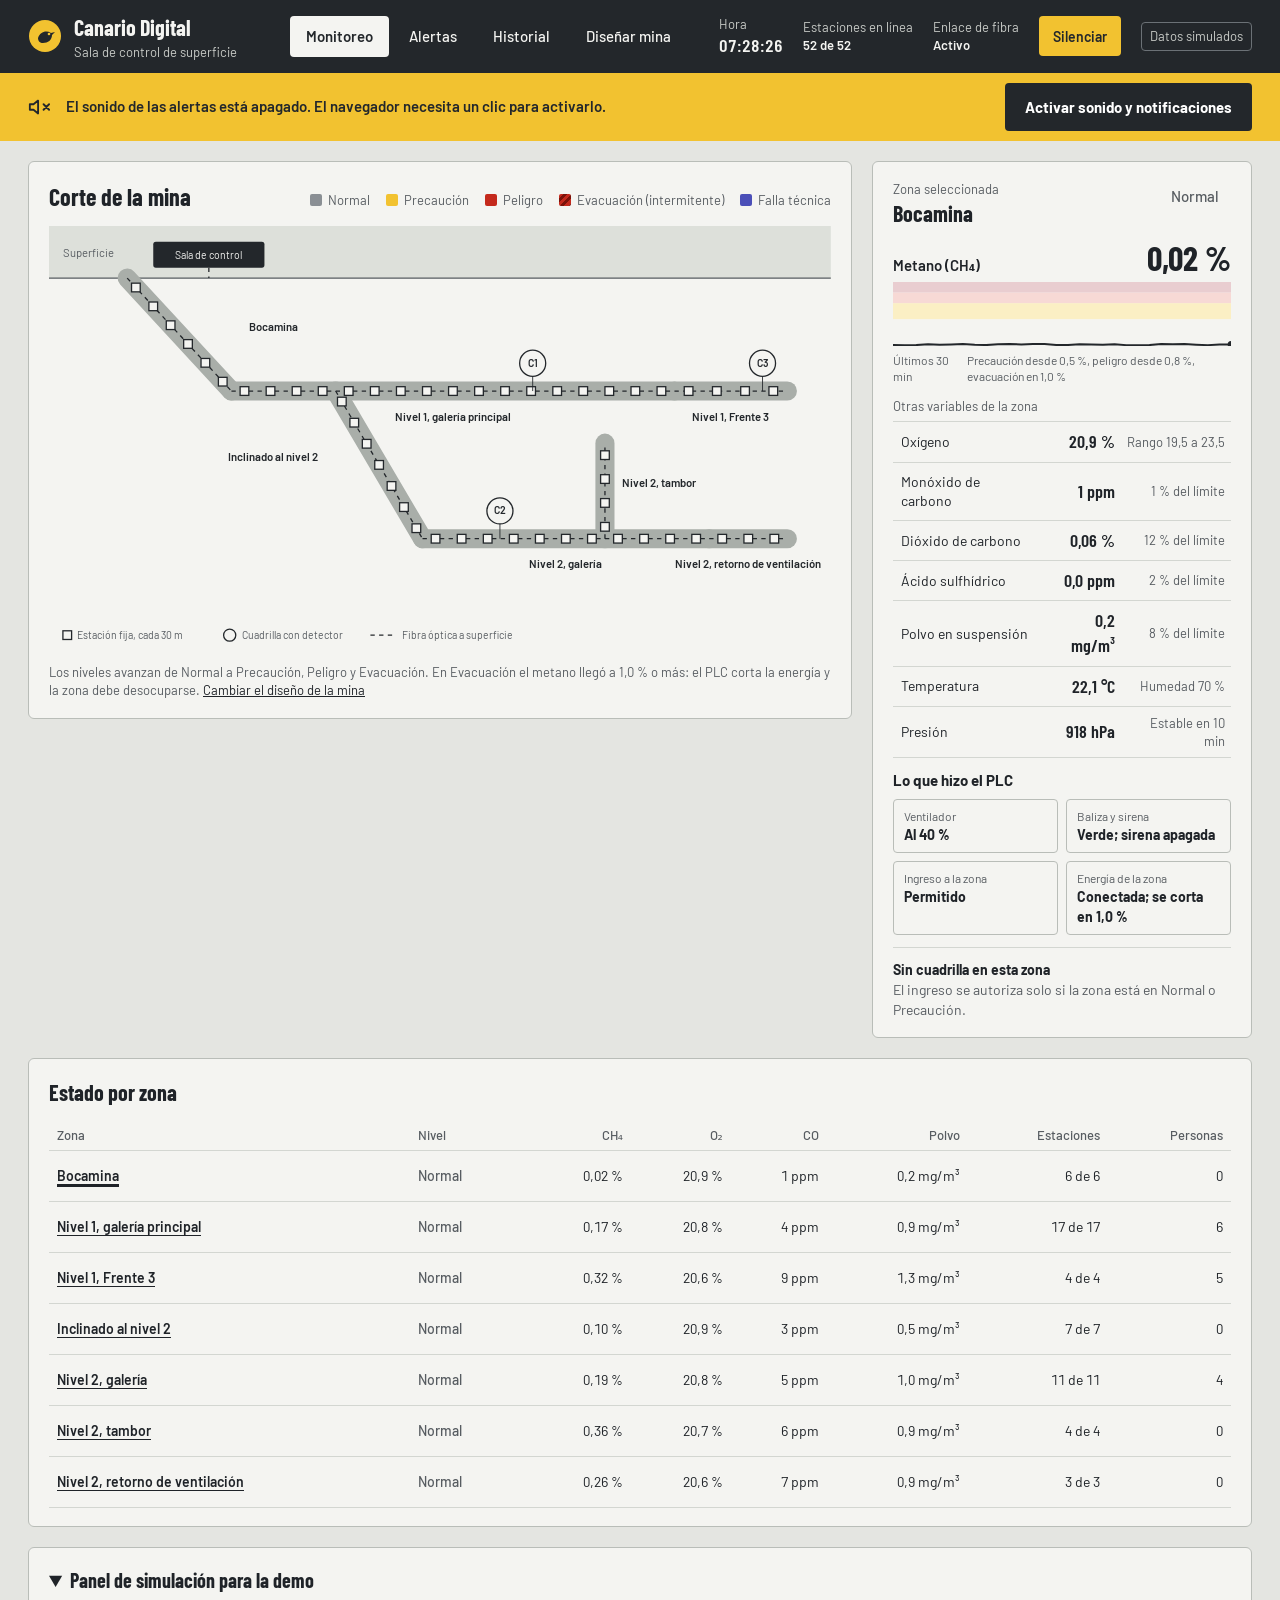
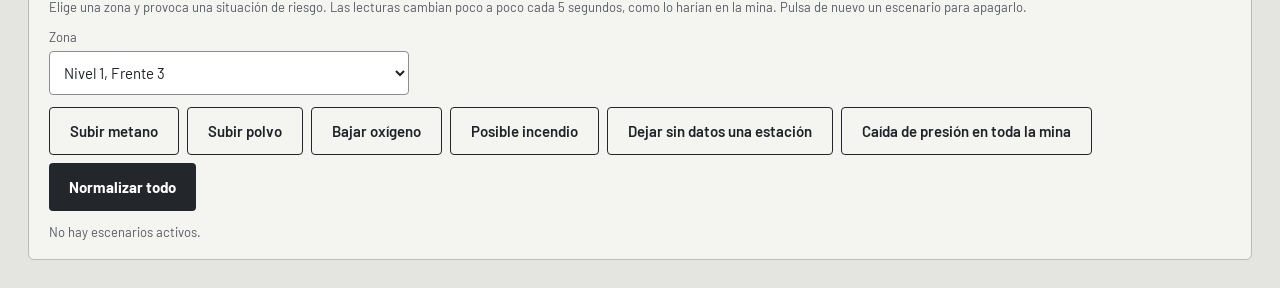
==== index.html @ 65056f3d "Add files via upload" ====
<!doctype html>
<html lang="es">
<head>
  <meta charset="utf-8">
  <meta name="viewport" content="width=device-width, initial-scale=1">
  <title>Sala de control | Canario Digital</title>
  <link rel="icon" href="data:image/svg+xml,%3Csvg xmlns='http://www.w3.org/2000/svg' viewBox='0 0 34 34'%3E%3Ccircle cx='17' cy='17' r='16' fill='%23F2C230'/%3E%3C/svg%3E">
  <link rel="preconnect" href="https://fonts.googleapis.com">
  <link rel="preconnect" href="https://fonts.gstatic.com" crossorigin>
  <link href="https://fonts.googleapis.com/css2?family=Barlow:wght@400;500;600;700&family=Barlow+Condensed:wght@500;600;700&display=swap" rel="stylesheet">
  <link rel="stylesheet" href="css/estilos.css">
</head>
<body>
<header class="barra">
  <a class="marca" href="index.html">
    <svg width="34" height="34" viewBox="0 0 34 34" aria-hidden="true"><circle cx="17" cy="17" r="16" fill="#F2C230"/><path d="M10 19c2-6 8-8 13-5l4-1-3 3c0 5-4 8-9 8-3 0-5-2-5-5z" fill="#23272B"/><circle cx="21" cy="15" r="1.3" fill="#F2C230"/></svg>
    <span class="marca-texto"><strong>Canario Digital</strong><span>Sala de control de superficie</span></span>
  </a>
  <nav class="nav" aria-label="Secciones">
    <a href="index.html" aria-current="page">Monitoreo</a>
    <a href="alerta.html">Alertas <span id="badge-alertas" class="badge" hidden>0</span></a>
    <a href="historial.html">Historial</a>
    <a href="editor.html">Diseñar mina</a>
  </nav>
  <div class="estado-sistema">
    <div><span>Hora</span><strong id="reloj" class="cifra">--:--:--</strong></div>
    <div><span>Estaciones en línea</span><strong id="estaciones">--</strong></div>
    <div><span>Enlace de fibra</span><strong>Activo</strong></div>
    <button type="button" id="btn-avisos" class="btn-avisos" aria-pressed="false">Silenciar</button>
    <span class="chip-sim">Datos simulados</span>
  </div>
</header>

<section id="banner" class="banner" aria-live="polite" hidden></section>

<main>
  <div class="fila" style="align-items:flex-start">
    <section class="panel ancho" aria-labelledby="mapa-t">
      <div class="cabecera-panel">
        <h1 id="mapa-t">Corte de la mina</h1>
        <ul class="leyenda" aria-label="Leyenda de niveles">
          <li><span class="muestra" style="background:#8A8F94"></span>Normal</li>
          <li><span class="muestra" style="background:#F2C230"></span>Precaución</li>
          <li><span class="muestra" style="background:#C4291C"></span>Peligro</li>
          <li><span class="muestra muestra-evacuacion"></span>Evacuación (intermitente)</li>
          <li><span class="muestra" style="background:#4B4FB8"></span>Falla técnica</li>
        </ul>
      </div>
      <svg id="mapa" class="mapa" viewBox="0 0 900 490" role="img" aria-labelledby="mapa-desc">
        <desc id="mapa-desc">Corte de la mina con sus tramos, estaciones fijas y cuadrillas. Cada zona se colorea según su nivel de alerta.</desc>
      </svg>
      <p class="nota">Los niveles avanzan de Normal a Precaución, Peligro y Evacuación. En Evacuación el metano llegó a 1,0 % o más: el PLC corta la energía y la zona debe desocuparse. <a href="editor.html">Cambiar el diseño de la mina</a></p>
    </section>

    <aside class="panel angosto" aria-labelledby="det-nombre" id="detalle">
      <div class="cabecera-zona">
        <div style="display:flex;flex-direction:column">
          <span class="rotulo">Zona seleccionada</span>
          <h2 id="det-nombre">--</h2>
        </div>
        <span id="det-nivel" class="pildora grande nivel-normal">Normal</span>
      </div>
      <div style="display:flex;flex-direction:column;gap:6px">
        <div class="metano"><span style="font-weight:600">Metano (CH₄)</span><strong id="det-ch4">--</strong></div>
        <div id="det-chispa"></div>
        <div class="escala"><span>Últimos 30 min</span><span>Precaución desde 0,5 %, peligro desde 0,8 %, evacuación en 1,0 %</span></div>
      </div>
      <p id="det-causas" class="causas fila-peligro" hidden></p>
      <table class="tabla tabla-variables">
        <caption>Otras variables de la zona</caption>
        <tbody id="det-variables"></tbody>
      </table>
      <div style="display:flex;flex-direction:column;gap:8px">
        <h3>Lo que hizo el PLC</h3>
        <ul id="det-plc" class="rejilla-plc"></ul>
      </div>
      <div id="det-cuadrilla" class="cuadrilla"></div>
    </aside>
  </div>

  <section class="panel" aria-labelledby="zonas-t">
    <h2 id="zonas-t">Estado por zona</h2>
    <div class="desplazable">
      <table class="tabla tabla-zonas">
        <thead>
          <tr>
            <th scope="col">Zona</th><th scope="col">Nivel</th><th scope="col" class="num">CH₄</th><th scope="col" class="num">O₂</th>
            <th scope="col" class="num">CO</th><th scope="col" class="num">Polvo</th><th scope="col" class="num">Estaciones</th><th scope="col" class="num">Personas</th>
          </tr>
        </thead>
        <tbody id="tabla-zonas"></tbody>
      </table>
    </div>
  </section>

  <details class="panel simulacion" open>
    <summary>Panel de simulación para la demo</summary>
    <p class="nota">Elige una zona y provoca una situación de riesgo. Las lecturas cambian poco a poco cada 5 segundos, como lo harían en la mina. Pulsa de nuevo un escenario para apagarlo.</p>
    <div class="filtros" style="display:flex;margin-top:12px">
      <label class="campo" style="flex:0 1 360px">Zona<select id="sim-zona"></select></label>
    </div>
    <div id="botones-sim" class="botones-sim"></div>
    <p id="sim-activos" class="nota" style="margin-top:12px"></p>
  </details>
</main>

<script src="js/datos.js"></script>
<script src="js/mina.js"></script>
<script src="js/almacen.js"></script>
<script src="js/motor.js"></script>
<script src="js/simulador.js"></script>
<script src="js/mapa.js"></script>
<script src="js/avisos.js"></script>
<script src="js/pagina-control.js"></script>
<script src="js/app.js"></script>
</body>
</html>
---- css/estilos.css ----
/*
 * Canario Digital - Estilos
 * Filosofía de interfaz industrial (ISA-101): lo normal en gris,
 * el color solo aparece cuando hay un problema.
 */
:root {
  --fondo: #E4E5E1;
  --panel: #F4F4F1;
  --blanco: #FFFFFF;
  --tinta: #1F2328;
  --grafito: #23272B;
  --suave: #575C61;
  --linea: #B9BDB8;
  --linea-suave: #D3D6D1;
  --gris-normal: #8A8F94;

  --precaucion: #F2C230;
  --precaucion-fondo: #FBEFC4;
  --precaucion-texto: #5E4600;
  --peligro: #C4291C;
  --peligro-fondo: #F7D9D5;
  --peligro-texto: #8E1A10;
  --evacuacion: #C4291C;
  --evacuacion-oscuro: #7A1209;
  --evacuacion-fondo: #F2C2BC;
  --falla: #4B4FB8;
  --falla-fondo: #E2E3F5;
  --falla-texto: #383B91;

  --fuente: 'Barlow', system-ui, sans-serif;
  --fuente-cifra: 'Barlow Condensed', 'Barlow', system-ui, sans-serif;
  --radio: 6px;
}

* { box-sizing: border-box; }
html { -webkit-text-size-adjust: 100%; }
body {
  margin: 0;
  background: var(--fondo);
  color: var(--tinta);
  font-family: var(--fuente);
  font-size: 15px;
  line-height: 1.4;
}
a { color: var(--tinta); }
a:hover { color: #000; }
:focus-visible { outline: 3px solid #1F6FEB; outline-offset: 2px; }
.cifra { font-family: var(--fuente-cifra); font-variant-numeric: tabular-nums; }
.oculto { position: absolute; width: 1px; height: 1px; overflow: hidden; clip: rect(0 0 0 0); white-space: nowrap; }

/* ---------- Encabezado ---------- */
.barra {
  background: var(--grafito);
  color: var(--panel);
  padding: 12px 28px;
  display: flex;
  flex-wrap: wrap;
  align-items: center;
  gap: 16px 32px;
}
.marca { display: flex; align-items: center; gap: 12px; flex-grow: 1; color: inherit; text-decoration: none; }
.marca:hover { color: inherit; }
.marca-texto { display: flex; flex-direction: column; }
.marca-texto strong { font-family: var(--fuente-cifra); font-size: 22px; font-weight: 700; }
.marca-texto span { font-size: 13px; color: #C9CCC8; }
.nav { display: flex; gap: 4px; flex-wrap: wrap; }
.nav a {
  color: var(--panel);
  text-decoration: none;
  padding: 10px 16px;
  border-radius: 4px;
  font-weight: 500;
}
.nav a:hover { background: #343A40; color: var(--panel); }
.nav a[aria-current="page"] { background: var(--panel); color: var(--grafito); font-weight: 600; }
.badge { background: var(--peligro); color: #fff; border-radius: 10px; padding: 1px 8px; margin-left: 4px; font-size: 13px; }
.estado-sistema { display: flex; gap: 20px; align-items: center; flex-wrap: wrap; font-size: 13px; color: #C9CCC8; }
.estado-sistema > div { display: flex; flex-direction: column; }
.estado-sistema strong { color: var(--panel); font-weight: 600; }
.estado-sistema strong.cifra { font-size: 18px; }
.chip-sim { border: 1px solid #6B7176; border-radius: 4px; padding: 4px 8px; }
.btn-avisos {
  min-height: 40px; padding: 0 14px; border-radius: 4px; cursor: pointer;
  font-family: var(--fuente); font-size: 14px; font-weight: 600;
  background: var(--precaucion); color: var(--grafito); border: 0;
}
.btn-avisos[aria-pressed="true"] { background: transparent; color: var(--panel); border: 1px solid #6B7176; }

/* ---------- Banner de alerta ---------- */
.banner { color: #fff; padding: 12px 28px; display: flex; flex-wrap: wrap; align-items: center; gap: 12px 24px; }
.banner[hidden] { display: none; }
.banner .texto { display: flex; flex-direction: column; flex: 1 1 320px; }
.banner .titulo { font-weight: 700; font-size: 17px; }
.banner .cuenta { font-family: var(--fuente-cifra); font-size: 18px; font-weight: 700; }
.banner a.boton { background: #fff; color: var(--peligro-texto); text-decoration: none; font-weight: 700; padding: 12px 20px; border-radius: 4px; }
.fondo-peligro { background: var(--peligro); }
.fondo-evacuacion {
  background: repeating-linear-gradient(135deg, var(--evacuacion) 0 18px, var(--evacuacion-oscuro) 18px 36px);
  animation: latido 1s steps(2, jump-none) infinite;
}
@keyframes latido { 0% { filter: none; } 100% { filter: brightness(0.75); } }
.fondo-falla { background: var(--falla); }
.fondo-precaucion { background: var(--precaucion); color: var(--grafito); }

/* ---------- Estructura ---------- */
main { padding: 20px 28px 28px; display: flex; flex-direction: column; gap: 20px; }
.fila { display: flex; flex-wrap: wrap; gap: 20px; align-items: stretch; }
.panel {
  background: var(--panel);
  border: 1px solid var(--linea);
  border-radius: var(--radio);
  padding: 18px 20px;
  display: flex;
  flex-direction: column;
  gap: 12px;
  min-width: 0;
}
.panel h1, .panel h2 { margin: 0; font-family: var(--fuente-cifra); font-weight: 700; }
.panel h1 { font-size: 24px; }
.panel h2 { font-size: 22px; }
.panel h3 { margin: 0; font-size: 15px; font-weight: 700; }
.ancho { flex: 999 1 640px; }
.angosto { flex: 1 1 380px; }
.cabecera-panel { display: flex; flex-wrap: wrap; justify-content: space-between; align-items: baseline; gap: 8px 20px; }
.nota { margin: 0; color: var(--suave); font-size: 13px; }

/* ---------- Leyenda y píldoras de nivel ---------- */
.leyenda { list-style: none; margin: 0; padding: 0; display: flex; flex-wrap: wrap; gap: 6px 16px; font-size: 13px; color: var(--suave); }
.leyenda li { display: flex; align-items: center; gap: 6px; }
.leyenda .muestra { width: 12px; height: 12px; border-radius: 2px; }
.pildora { display: inline-block; font-weight: 700; padding: 2px 8px; border-radius: 3px; font-size: 14px; white-space: nowrap; }
.pildora.grande { padding: 6px 12px; font-size: 15px; }
.pildora.nivel-normal { background: transparent; color: var(--suave); font-weight: 500; padding-left: 0; }
.pildora.nivel-precaucion { background: var(--precaucion); color: var(--grafito); }
.pildora.nivel-peligro { background: var(--peligro); color: #fff; }
.pildora.nivel-evacuacion { background: repeating-linear-gradient(135deg, var(--evacuacion) 0 6px, var(--evacuacion-oscuro) 6px 12px); color: #fff; }
.pildora.nivel-falla { background: var(--falla); color: #fff; }
.fila-precaucion { background: var(--precaucion-fondo); }
.fila-peligro { background: var(--peligro-fondo); }
.fila-evacuacion { background: var(--evacuacion-fondo); }
.fila-falla { background: var(--falla-fondo); }

/* ---------- Mapa ---------- */
.mapa { width: 100%; height: auto; font-family: var(--fuente); }
.mapa .tramo { fill: none; stroke-width: 22; stroke-linecap: round; transition: stroke 0.4s; }
.mapa text { pointer-events: none; }
.mapa .fibra, .mapa .estaciones { pointer-events: none; }
.mapa .tramo.evacuando { animation: titila 0.8s steps(2, jump-none) infinite; }
@keyframes titila { 0% { opacity: 1; } 100% { opacity: 0.35; } }
.muestra-evacuacion { background: repeating-linear-gradient(135deg, #C4291C 0 3px, #7A1209 3px 6px); }

/* ---------- Barra para activar el sonido ---------- */
.barra-sonido { background: var(--precaucion); color: var(--grafito); padding: 10px 28px; display: flex; flex-wrap: wrap; align-items: center; gap: 10px 16px; font-weight: 600; }
.barra-sonido[hidden] { display: none; }
.barra-sonido span { flex: 1 1 280px; }

/* ---------- Detalle de zona ---------- */
.cabecera-zona { display: flex; justify-content: space-between; align-items: flex-start; gap: 12px; }
.cabecera-zona .rotulo { font-size: 13px; color: var(--suave); }
.metano { display: flex; justify-content: space-between; align-items: baseline; }
.metano strong { font-family: var(--fuente-cifra); font-size: 34px; font-weight: 700; line-height: 1; }
.chispa { width: 100%; height: auto; display: block; }
.escala { display: flex; justify-content: space-between; gap: 12px; font-size: 12px; color: var(--suave); }
.causas { margin: 0; padding: 10px 12px; border-radius: 4px; font-size: 14px; }
.causas[hidden] { display: none; }
.rejilla-plc { list-style: none; margin: 0; padding: 0; display: grid; grid-template-columns: repeat(2, minmax(0, 1fr)); gap: 8px; font-size: 14px; }
.rejilla-plc li { border: 1px solid var(--linea); border-radius: 4px; padding: 8px 10px; display: flex; flex-direction: column; }
.rejilla-plc li span { color: var(--suave); font-size: 12px; }
.rejilla-plc li strong { font-weight: 700; }
.rejilla-plc li.alerta { border: 2px solid var(--peligro); }
.cuadrilla { border-top: 1px solid var(--linea-suave); padding-top: 12px; display: flex; justify-content: space-between; gap: 12px; flex-wrap: wrap; font-size: 14px; }
.cuadrilla div { display: flex; flex-direction: column; }
.cuadrilla .der { text-align: right; align-items: flex-end; margin-left: auto; }

/* ---------- Tablas ---------- */
.desplazable { overflow-x: auto; }
table.tabla { width: 100%; border-collapse: collapse; font-size: 14px; }
.tabla caption { text-align: left; font-size: 13px; color: var(--suave); padding-bottom: 6px; }
.tabla thead th { text-align: left; color: var(--suave); font-size: 13px; font-weight: 500; padding: 6px 8px; }
.tabla td, .tabla tbody th { padding: 9px 8px; border-top: 1px solid var(--linea-suave); text-align: left; font-weight: 400; }
.tabla tbody tr:last-child td, .tabla tbody tr:last-child th { border-bottom: 1px solid var(--linea-suave); }
.tabla .num { text-align: right; font-variant-numeric: tabular-nums; }
.tabla .fuerte { font-weight: 700; }
.tabla-zonas { min-width: 860px; }
.tabla-eventos { min-width: 980px; }
.tabla-variables td, .tabla-variables th { padding: 7px 6px; }
.tabla-variables .valor { font-family: var(--fuente-cifra); font-size: 18px; font-weight: 600; text-align: right; }
.tabla-variables .ctx { text-align: right; color: var(--suave); font-size: 13px; }
.btn-zona {
  background: none; border: 0; padding: 4px 0; min-height: 32px; cursor: pointer; text-align: left;
  font: inherit; font-weight: 600; color: var(--tinta); text-decoration: underline; text-underline-offset: 3px;
}
.btn-zona[aria-pressed="true"] { text-decoration-thickness: 3px; }

/* ---------- Botones y formularios ---------- */
.boton {
  min-height: 48px; padding: 0 20px; border-radius: 4px; cursor: pointer;
  font-family: var(--fuente); font-size: 15px; font-weight: 700;
  display: inline-flex; align-items: center; justify-content: center; gap: 8px;
  text-decoration: none;
}
.boton-principal { background: var(--grafito); color: #fff; border: 0; }
.boton-principal:hover { background: #000; color: #fff; }
.boton-secundario { background: transparent; color: var(--tinta); border: 1px solid var(--grafito); font-weight: 600; }
.boton-secundario:hover { background: #fff; }
.boton-secundario[aria-pressed="true"] { background: var(--grafito); color: #fff; }
.filtros { flex-direction: row; flex-wrap: wrap; align-items: flex-end; gap: 12px 20px; }
.campo { display: flex; flex-direction: column; gap: 4px; font-size: 13px; color: var(--suave); flex: 1 1 180px; }
.campo select, .campo input, textarea {
  min-height: 44px; font-family: var(--fuente); font-size: 15px; color: var(--tinta);
  border: 1px solid var(--gris-normal); border-radius: 4px; padding: 0 10px; background: #fff;
}
textarea { padding: 10px 12px; resize: vertical; width: 100%; }
.error { color: var(--peligro-texto); font-size: 13px; font-weight: 600; margin: 0; }
.error:empty { display: none; }

/* ---------- Panel de simulación ---------- */
.simulacion summary { cursor: pointer; font-family: var(--fuente-cifra); font-size: 20px; font-weight: 700; list-style-position: inside; }
.simulacion[open] summary { margin-bottom: 4px; }
.botones-sim { display: flex; flex-wrap: wrap; gap: 8px; margin-top: 12px; }

/* ---------- Alerta ---------- */
.cabecera-alerta { color: #fff; border-radius: var(--radio); padding: 22px 24px; display: flex; flex-wrap: wrap; gap: 16px 32px; align-items: center; }
.cabecera-alerta.fondo-precaucion { color: var(--grafito); }
.cabecera-alerta h1 { margin: 0; font-family: var(--fuente-cifra); font-size: 40px; font-weight: 700; line-height: 1.1; }
.cabecera-alerta .texto { display: flex; flex-direction: column; flex: 1 1 320px; }
.cabecera-alerta .reloj-alerta { display: flex; flex-direction: column; align-items: flex-end; }
.cabecera-alerta .reloj-alerta strong { font-family: var(--fuente-cifra); font-size: 48px; font-weight: 700; line-height: 1; }
.linea-tiempo { list-style: none; margin: 0 0 0 6px; padding: 0; border-left: 2px solid var(--linea); }
.linea-tiempo li { padding: 0 0 14px 18px; position: relative; display: flex; flex-direction: column; }
.linea-tiempo li:last-child { padding-bottom: 0; }
.linea-tiempo .punto { position: absolute; left: -7px; top: 4px; width: 12px; height: 12px; border-radius: 6px; }
.linea-tiempo .t { font-size: 13px; color: var(--suave); }
.lista-alertas { list-style: none; margin: 0; padding: 0; display: flex; flex-direction: column; gap: 8px; }
.lista-alertas a { display: flex; flex-direction: column; gap: 4px; text-decoration: none; border: 1px solid var(--linea); border-radius: 4px; padding: 10px 12px; background: #fff; }
.lista-alertas a[aria-current="true"] { border: 2px solid var(--grafito); }
.confirmar { border: 2px solid var(--grafito); }
.opcion { display: flex; gap: 10px; align-items: center; border: 1px solid var(--linea); border-radius: 4px; padding: 12px 14px; cursor: pointer; background: transparent; }
.opcion:has(input:checked) { border: 2px solid var(--grafito); background: #fff; }
.opcion input { width: 18px; height: 18px; margin: 0; }
fieldset { border: 0; margin: 0; padding: 0; display: flex; flex-direction: column; gap: 8px; }
legend { font-weight: 700; padding: 0 0 8px; }
.cifra-grande { font-family: var(--fuente-cifra); font-size: 56px; font-weight: 700; line-height: 1; }
.datos { margin: 0; display: grid; grid-template-columns: repeat(2, minmax(0, 1fr)); gap: 10px 16px; font-size: 14px; }
.datos div { display: flex; flex-direction: column; }
.datos dt { color: var(--suave); font-size: 12px; }
.datos dd { margin: 0; font-weight: 600; }
.vacio { text-align: center; padding: 48px 20px; align-items: center; }

/* ---------- Mensajes en pantalla ---------- */
.mensajes { position: fixed; right: 16px; bottom: 16px; display: flex; flex-direction: column; gap: 8px; z-index: 10; max-width: min(380px, calc(100vw - 32px)); }
.mensaje { background: var(--grafito); color: #fff; border-radius: 6px; padding: 12px 14px; display: flex; flex-direction: column; gap: 2px; font-size: 14px; border-left: 0; box-shadow: 0 4px 16px rgba(0, 0, 0, 0.25); }
.mensaje a { color: #fff; font-weight: 600; margin-top: 4px; }
.mensaje.nivel-precaucion { background: var(--precaucion); color: var(--grafito); }
.mensaje.nivel-precaucion a { color: var(--grafito); }
.mensaje.nivel-peligro { background: var(--peligro); }
.mensaje.nivel-evacuacion { background: var(--evacuacion-oscuro); }
.mensaje.nivel-falla { background: var(--falla); }

/* ---------- Responsive ---------- */
@media (max-width: 720px) {
  .barra, .banner { padding-left: 16px; padding-right: 16px; }
  main { padding: 16px; }
  .cabecera-alerta h1 { font-size: 30px; }
  .cabecera-alerta .reloj-alerta { align-items: flex-start; }
}
@media (prefers-reduced-motion: reduce) {
  .mapa .tramo { transition: none; }
  .mapa .tramo.evacuando, .fondo-evacuacion { animation: none; }
}

/* ---------- Editor de la mina ---------- */
.lienzo { width: 100%; height: auto; display: block; background: #F4F4F1; border: 1px solid var(--linea); border-radius: 4px; touch-action: none; user-select: none; }
.lienzo.modo-tramo, .lienzo.modo-cuadrilla { cursor: crosshair; }
.lienzo.modo-seleccionar .tramo, .lienzo.modo-seleccionar .marca-cuadrilla { cursor: grab; }
.lienzo .tramo.seleccionado { stroke: #1F6FEB !important; }
.lienzo .marca-cuadrilla.seleccionada circle { stroke: #1F6FEB; stroke-width: 3; }
.lienzo .asa { fill: #FFFFFF; stroke: #1F6FEB; stroke-width: 3; cursor: move; }
.herramientas { display: flex; flex-wrap: wrap; gap: 8px; align-items: center; }
.propiedades { display: flex; flex-direction: column; gap: 12px; }
.coordenadas { display: grid; grid-template-columns: repeat(2, minmax(0, 1fr)); gap: 8px 12px; }
.coordenadas .campo { flex: none; }
.lista-elementos { list-style: none; margin: 0; padding: 0; display: flex; flex-direction: column; gap: 4px; }
.lista-elementos button { width: 100%; text-align: left; background: #fff; border: 1px solid var(--linea); border-radius: 4px; padding: 8px 10px; min-height: 40px; font: inherit; cursor: pointer; display: flex; justify-content: space-between; gap: 8px; }
.lista-elementos button[aria-pressed="true"] { border: 2px solid #1F6FEB; }
.lista-elementos .nota { white-space: nowrap; }
.boton-peligro { background: transparent; color: var(--peligro-texto); border: 1px solid var(--peligro); font-weight: 600; }
.boton-peligro:hover { background: var(--peligro-fondo); }
.estado-guardado { font-size: 14px; font-weight: 600; }
.estado-guardado.pendiente { color: var(--precaucion-texto); }
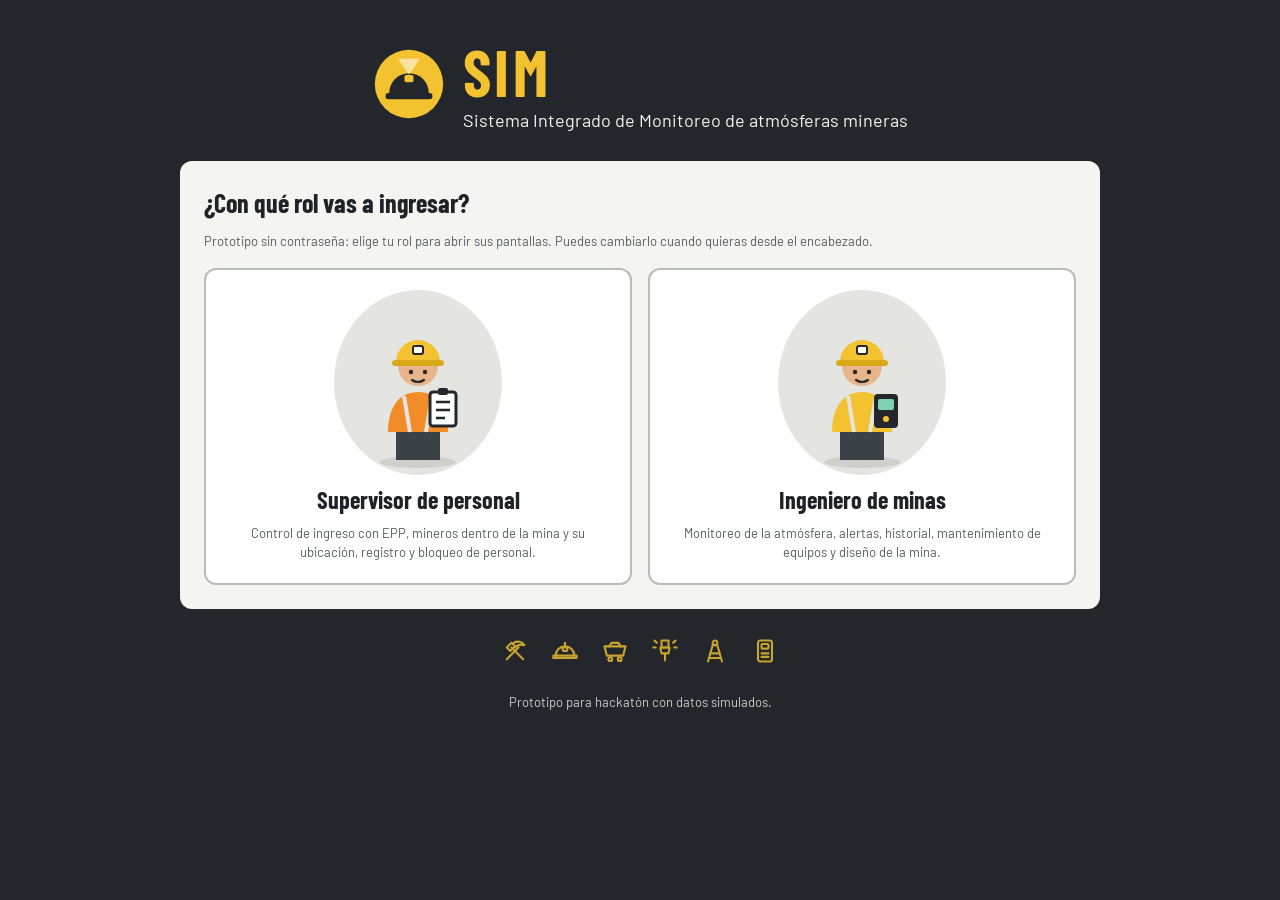
==== commit e9687fd8: "Actualizacion recomendada por el asesor de ingenieria industrial" ====
--- a/index.html
+++ b/index.html
@@ -3,115 +3,70 @@
 <head>
   <meta charset="utf-8">
   <meta name="viewport" content="width=device-width, initial-scale=1">
-  <title>Sala de control | Canario Digital</title>
-  <link rel="icon" href="data:image/svg+xml,%3Csvg xmlns='http://www.w3.org/2000/svg' viewBox='0 0 34 34'%3E%3Ccircle cx='17' cy='17' r='16' fill='%23F2C230'/%3E%3C/svg%3E">
+  <meta name="theme-color" content="#23272B">
+  <title>SIM: Sistema Integrado de Monitoreo</title>
+  <link rel="icon" href="data:image/svg+xml,%3Csvg xmlns='http://www.w3.org/2000/svg' viewBox='0 0 40 40'%3E%3Ccircle cx='20' cy='20' r='19' fill='%23F2C230'/%3E%3Cpath d='M9 25a11 11 0 0 1 22 0z' fill='%2323272B'/%3E%3Crect x='7' y='25' width='26' height='3.5' rx='1.5' fill='%2323272B'/%3E%3C/svg%3E">
   <link rel="preconnect" href="https://fonts.googleapis.com">
   <link rel="preconnect" href="https://fonts.gstatic.com" crossorigin>
   <link href="https://fonts.googleapis.com/css2?family=Barlow:wght@400;500;600;700&family=Barlow+Condensed:wght@500;600;700&display=swap" rel="stylesheet">
   <link rel="stylesheet" href="css/estilos.css">
 </head>
-<body>
-<header class="barra">
-  <a class="marca" href="index.html">
-    <svg width="34" height="34" viewBox="0 0 34 34" aria-hidden="true"><circle cx="17" cy="17" r="16" fill="#F2C230"/><path d="M10 19c2-6 8-8 13-5l4-1-3 3c0 5-4 8-9 8-3 0-5-2-5-5z" fill="#23272B"/><circle cx="21" cy="15" r="1.3" fill="#F2C230"/></svg>
-    <span class="marca-texto"><strong>Canario Digital</strong><span>Sala de control de superficie</span></span>
-  </a>
-  <nav class="nav" aria-label="Secciones">
-    <a href="index.html" aria-current="page">Monitoreo</a>
-    <a href="alerta.html">Alertas <span id="badge-alertas" class="badge" hidden>0</span></a>
-    <a href="historial.html">Historial</a>
-    <a href="editor.html">Diseñar mina</a>
-  </nav>
-  <div class="estado-sistema">
-    <div><span>Hora</span><strong id="reloj" class="cifra">--:--:--</strong></div>
-    <div><span>Estaciones en línea</span><strong id="estaciones">--</strong></div>
-    <div><span>Enlace de fibra</span><strong>Activo</strong></div>
-    <button type="button" id="btn-avisos" class="btn-avisos" aria-pressed="false">Silenciar</button>
-    <span class="chip-sim">Datos simulados</span>
-  </div>
-</header>
-
-<section id="banner" class="banner" aria-live="polite" hidden></section>
-
-<main>
-  <div class="fila" style="align-items:flex-start">
-    <section class="panel ancho" aria-labelledby="mapa-t">
-      <div class="cabecera-panel">
-        <h1 id="mapa-t">Corte de la mina</h1>
-        <ul class="leyenda" aria-label="Leyenda de niveles">
-          <li><span class="muestra" style="background:#8A8F94"></span>Normal</li>
-          <li><span class="muestra" style="background:#F2C230"></span>Precaución</li>
-          <li><span class="muestra" style="background:#C4291C"></span>Peligro</li>
-          <li><span class="muestra muestra-evacuacion"></span>Evacuación (intermitente)</li>
-          <li><span class="muestra" style="background:#4B4FB8"></span>Falla técnica</li>
-        </ul>
-      </div>
-      <svg id="mapa" class="mapa" viewBox="0 0 900 490" role="img" aria-labelledby="mapa-desc">
-        <desc id="mapa-desc">Corte de la mina con sus tramos, estaciones fijas y cuadrillas. Cada zona se colorea según su nivel de alerta.</desc>
-      </svg>
-      <p class="nota">Los niveles avanzan de Normal a Precaución, Peligro y Evacuación. En Evacuación el metano llegó a 1,0 % o más: el PLC corta la energía y la zona debe desocuparse. <a href="editor.html">Cambiar el diseño de la mina</a></p>
-    </section>
-
-    <aside class="panel angosto" aria-labelledby="det-nombre" id="detalle">
-      <div class="cabecera-zona">
-        <div style="display:flex;flex-direction:column">
-          <span class="rotulo">Zona seleccionada</span>
-          <h2 id="det-nombre">--</h2>
-        </div>
-        <span id="det-nivel" class="pildora grande nivel-normal">Normal</span>
-      </div>
-      <div style="display:flex;flex-direction:column;gap:6px">
-        <div class="metano"><span style="font-weight:600">Metano (CH₄)</span><strong id="det-ch4">--</strong></div>
-        <div id="det-chispa"></div>
-        <div class="escala"><span>Últimos 30 min</span><span>Precaución desde 0,5 %, peligro desde 0,8 %, evacuación en 1,0 %</span></div>
-      </div>
-      <p id="det-causas" class="causas fila-peligro" hidden></p>
-      <table class="tabla tabla-variables">
-        <caption>Otras variables de la zona</caption>
-        <tbody id="det-variables"></tbody>
-      </table>
-      <div style="display:flex;flex-direction:column;gap:8px">
-        <h3>Lo que hizo el PLC</h3>
-        <ul id="det-plc" class="rejilla-plc"></ul>
-      </div>
-      <div id="det-cuadrilla" class="cuadrilla"></div>
-    </aside>
+<body class="pagina-roles">
+<main class="roles">
+  <div class="roles-marca">
+    <span id="logo-grande"></span>
+    <div>
+      <h1>SIM</h1>
+      <p>Sistema Integrado de Monitoreo de atmósferas mineras</p>
+    </div>
   </div>
 
-  <section class="panel" aria-labelledby="zonas-t">
-    <h2 id="zonas-t">Estado por zona</h2>
-    <div class="desplazable">
-      <table class="tabla tabla-zonas">
-        <thead>
-          <tr>
-            <th scope="col">Zona</th><th scope="col">Nivel</th><th scope="col" class="num">CH₄</th><th scope="col" class="num">O₂</th>
-            <th scope="col" class="num">CO</th><th scope="col" class="num">Polvo</th><th scope="col" class="num">Estaciones</th><th scope="col" class="num">Personas</th>
-          </tr>
-        </thead>
-        <tbody id="tabla-zonas"></tbody>
-      </table>
+  <section aria-labelledby="roles-t" class="roles-panel">
+    <h2 id="roles-t">¿Con qué rol vas a ingresar?</h2>
+    <p class="nota">Prototipo sin contraseña: elige tu rol para abrir sus pantallas. Puedes cambiarlo cuando quieras desde el encabezado.</p>
+    <div class="tarjetas-rol">
+      <button type="button" class="tarjeta-rol" data-rol="supervisor">
+        <span class="figura" id="fig-supervisor"></span>
+        <strong>Supervisor de personal</strong>
+        <span class="nota">Control de ingreso con EPP, mineros dentro de la mina y su ubicación, registro y bloqueo de personal.</span>
+      </button>
+      <button type="button" class="tarjeta-rol" data-rol="ingeniero">
+        <span class="figura" id="fig-ingeniero"></span>
+        <strong>Ingeniero de minas</strong>
+        <span class="nota">Monitoreo de la atmósfera, alertas, historial, mantenimiento de equipos y diseño de la mina.</span>
+      </button>
     </div>
   </section>
 
-  <details class="panel simulacion" open>
-    <summary>Panel de simulación para la demo</summary>
-    <p class="nota">Elige una zona y provoca una situación de riesgo. Las lecturas cambian poco a poco cada 5 segundos, como lo harían en la mina. Pulsa de nuevo un escenario para apagarlo.</p>
-    <div class="filtros" style="display:flex;margin-top:12px">
-      <label class="campo" style="flex:0 1 360px">Zona<select id="sim-zona"></select></label>
-    </div>
-    <div id="botones-sim" class="botones-sim"></div>
-    <p id="sim-activos" class="nota" style="margin-top:12px"></p>
-  </details>
+  <div class="simbolos" aria-hidden="true">
+    <span data-icono="pico" data-tam="28"></span>
+    <span data-icono="casco" data-tam="28"></span>
+    <span data-icono="vagoneta" data-tam="28"></span>
+    <span data-icono="lampara" data-tam="28"></span>
+    <span data-icono="castillete" data-tam="28"></span>
+    <span data-icono="detector" data-tam="28"></span>
+  </div>
+  <p class="nota" style="text-align:center">Prototipo para hackatón con datos simulados.</p>
 </main>
 
 <script src="js/datos.js"></script>
-<script src="js/mina.js"></script>
-<script src="js/almacen.js"></script>
-<script src="js/motor.js"></script>
-<script src="js/simulador.js"></script>
-<script src="js/mapa.js"></script>
-<script src="js/avisos.js"></script>
-<script src="js/pagina-control.js"></script>
-<script src="js/app.js"></script>
+<script src="js/iconos.js"></script>
+<script src="js/rol.js"></script>
+<script>
+  (function () {
+    const C = window.CANARIO;
+    document.getElementById('logo-grande').innerHTML = C.logo(72);
+    document.getElementById('fig-supervisor').innerHTML = C.figuraRol('supervisor');
+    document.getElementById('fig-ingeniero').innerHTML = C.figuraRol('ingeniero');
+    const actual = C.rol();
+    document.querySelectorAll('.tarjeta-rol').forEach((b) => {
+      if (b.dataset.rol === actual) b.classList.add('actual');
+      b.addEventListener('click', () => {
+        C.fijarRol(b.dataset.rol);
+        location.href = C.ROLES[b.dataset.rol].inicio;
+      });
+    });
+  })();
+</script>
 </body>
 </html>
--- a/css/estilos.css
+++ b/css/estilos.css
@@ -1,5 +1,5 @@
 /*
- * Canario Digital - Estilos
+ * SIM (Sistema Integrado de Monitoreo) - Estilos
  * Filosofía de interfaz industrial (ISA-101): lo normal en gris,
  * el color solo aparece cuando hay un problema.
  */
@@ -288,3 +288,202 @@
 .boton-peligro:hover { background: var(--peligro-fondo); }
 .estado-guardado { font-size: 14px; font-weight: 600; }
 .estado-guardado.pendiente { color: var(--precaucion-texto); }
+
+/* =========================================================
+   SIM: roles, personal, mantenimiento, íconos y celular
+   ========================================================= */
+.icono { display: inline-block; vertical-align: -0.2em; flex: none; }
+h1 .icono, h2 .icono, h3 .icono, summary .icono { color: var(--suave); margin-right: 2px; }
+[data-icono] { display: inline-flex; }
+
+/* Encabezado */
+.marca svg { flex: none; }
+.marca-texto strong { letter-spacing: 0.04em; }
+.nav a { display: inline-flex; align-items: center; gap: 6px; position: relative; }
+.chip-rol { display: inline-flex; align-items: center; gap: 6px; color: var(--panel); text-decoration: none; border: 1px solid #6B7176; border-radius: 20px; padding: 6px 12px; font-weight: 600; }
+.chip-rol:hover { color: #fff; border-color: var(--precaucion); }
+.pie { display: flex; align-items: center; justify-content: center; gap: 8px; padding: 18px 16px 24px; color: var(--suave); font-size: 13px; text-align: center; }
+
+/* Pantalla de roles */
+.pagina-roles { background: var(--grafito); min-height: 100vh; }
+.pagina-roles .nota { color: #C9CCC8; }
+.roles { max-width: 960px; margin: 0 auto; padding: 40px 20px; display: flex; flex-direction: column; gap: 28px; color: var(--panel); }
+.roles-marca { display: flex; align-items: center; gap: 18px; justify-content: center; }
+.roles-marca h1 { margin: 0; font-family: var(--fuente-cifra); font-size: 64px; line-height: 1; letter-spacing: 0.06em; color: var(--precaucion); }
+.roles-marca p { margin: 4px 0 0; font-size: 18px; }
+.roles-panel { background: var(--panel); color: var(--tinta); border-radius: 12px; padding: 24px; display: flex; flex-direction: column; gap: 10px; }
+.roles-panel .nota { color: var(--suave); }
+.roles-panel h2 { margin: 0; font-family: var(--fuente-cifra); font-size: 26px; }
+.tarjetas-rol { display: grid; grid-template-columns: repeat(auto-fit, minmax(260px, 1fr)); gap: 16px; margin-top: 8px; }
+.tarjeta-rol {
+  display: flex; flex-direction: column; align-items: center; gap: 8px; text-align: center; cursor: pointer;
+  background: #fff; border: 2px solid var(--linea); border-radius: 12px; padding: 20px 18px 22px; font: inherit; color: var(--tinta);
+  transition: border-color 0.2s, transform 0.2s;
+}
+.tarjeta-rol:hover { border-color: var(--grafito); transform: translateY(-2px); }
+.tarjeta-rol.actual { border-color: var(--precaucion); }
+.tarjeta-rol strong { font-family: var(--fuente-cifra); font-size: 24px; }
+.tarjeta-rol .figura { display: block; background: var(--fondo); border-radius: 50%; padding: 10px 24px 0; overflow: hidden; }
+.simbolos { display: flex; justify-content: center; gap: 22px; color: var(--precaucion); opacity: 0.8; flex-wrap: wrap; }
+
+/* Cabeceras de página y resumen */
+.cabecera-pagina { display: flex; gap: 14px; align-items: center; }
+.cabecera-pagina h1 { margin: 0; font-family: var(--fuente-cifra); font-size: 32px; }
+.cabecera-pagina .nota { margin: 0; font-size: 15px; }
+.icono-titulo { background: var(--precaucion); color: var(--grafito); border-radius: 12px; width: 52px; height: 52px; display: inline-flex; align-items: center; justify-content: center; flex: none; }
+.resumen { display: grid; grid-template-columns: repeat(auto-fit, minmax(180px, 1fr)); gap: 12px; }
+.resumen-item { background: var(--panel); border: 1px solid var(--linea); border-radius: var(--radio); padding: 12px 16px; display: flex; align-items: baseline; gap: 10px; }
+.resumen-item strong { font-size: 32px; line-height: 1; }
+.resumen-item span { color: var(--suave); font-size: 14px; }
+
+/* Pestañas del supervisor */
+.pestanas { display: flex; gap: 6px; flex-wrap: wrap; border-bottom: 2px solid var(--linea); }
+.pestanas button {
+  display: inline-flex; align-items: center; gap: 8px; background: transparent; border: 0; border-bottom: 3px solid transparent;
+  margin-bottom: -2px; padding: 12px 16px; min-height: 48px; font: inherit; font-weight: 600; color: var(--suave); cursor: pointer;
+}
+.pestanas button[aria-selected="true"] { color: var(--tinta); border-bottom-color: var(--precaucion); }
+.seccion[hidden] { display: none; }
+
+/* Listas de mineros y personas */
+.lista-mineros { list-style: none; margin: 0; padding: 0; display: flex; flex-direction: column; gap: 8px; max-height: 620px; overflow-y: auto; }
+.lista-mineros li { display: flex; gap: 10px; align-items: flex-start; background: #fff; border: 1px solid var(--linea); border-radius: 8px; padding: 10px 12px; }
+.avatar-minero { background: var(--precaucion); color: var(--grafito); border-radius: 50%; width: 38px; height: 38px; display: inline-flex; align-items: center; justify-content: center; flex: none; }
+.datos-minero { display: flex; flex-direction: column; gap: 1px; flex: 1 1 auto; min-width: 0; font-size: 14px; }
+.acciones-minero { display: flex; flex-direction: column; align-items: flex-end; gap: 6px; }
+.lista-personas { list-style: none; margin: 0; padding: 0; display: flex; flex-direction: column; gap: 6px; font-size: 14px; }
+.lista-personas li { display: flex; gap: 8px; align-items: center; }
+.mini-minero { background: var(--precaucion); border-radius: 50%; width: 26px; height: 26px; display: inline-flex; align-items: center; justify-content: center; flex: none; }
+.lista-simple { margin: 0; padding-left: 18px; display: flex; flex-direction: column; gap: 8px; font-size: 14px; }
+.lista-simple .mov { list-style: none; margin-left: -18px; display: flex; gap: 8px; align-items: flex-start; }
+.mov-rechazo .icono, .mov-bloqueo .icono, .mov-evacuacion .icono { color: var(--peligro); }
+.mov-ingreso .icono, .mov-permiso .icono { color: #0F6E56; }
+.pildora.nivel-dentro { background: #DFF1E9; color: #0B5A44; }
+.texto-peligro { color: var(--peligro-texto); font-weight: 600; }
+
+/* Control de ingreso */
+.requisitos { list-style: none; margin: 8px 0 0; padding: 0; display: flex; flex-direction: column; gap: 6px; font-size: 14px; }
+.requisitos li { display: flex; gap: 8px; align-items: center; padding: 8px 10px; border-radius: 6px; }
+.requisitos .cumple { background: #E3F3EC; color: #0B5A44; }
+.requisitos .no-cumple { background: var(--peligro-fondo); color: var(--peligro-texto); font-weight: 600; }
+.lista-epp { display: grid; grid-template-columns: repeat(auto-fit, minmax(240px, 1fr)); gap: 6px; margin-bottom: 8px; }
+.opcion-epp { display: flex; gap: 10px; align-items: center; border: 1px solid var(--linea); border-radius: 6px; padding: 10px 12px; cursor: pointer; background: #fff; min-height: 24px; font-size: 14px; }
+.opcion-epp:has(input:checked) { border-color: #0F6E56; background: #E3F3EC; }
+.opcion-epp input { width: 20px; height: 20px; margin: 0; flex: none; }
+.mensaje-form { margin: 0; font-weight: 600; }
+.mensaje-form:empty { display: none; }
+.mensaje-form.ok { color: #0B5A44; }
+.acciones { display: flex; flex-wrap: wrap; gap: 10px; }
+.boton[disabled] { opacity: 0.55; cursor: not-allowed; }
+.boton-chico { min-height: 38px; padding: 0 12px; font-size: 13px; }
+fieldset > .boton-chico { align-self: flex-start; }
+.campo-linea { flex: 0 1 260px; }
+
+/* Mantenimiento */
+.tabla-mant td { vertical-align: top; }
+
+/* Mapa: marco desplazable, estación que titila y mineros */
+.mapa-marco { width: 100%; overflow-x: auto; -webkit-overflow-scrolling: touch; }
+.mapa .estaciones rect.foco {
+  transform-box: fill-box; transform-origin: center; stroke-width: 2.5;
+  animation: estacionFoco 0.7s steps(2, jump-none) infinite;
+}
+.mapa .estaciones rect.foco-precaucion { --foco: #F2C230; }
+.mapa .estaciones rect.foco-peligro, .mapa .estaciones rect.foco-evacuacion { --foco: #C4291C; }
+.mapa .estaciones rect.foco-falla { --foco: #4B4FB8; }
+@keyframes estacionFoco {
+  0% { fill: var(--foco); transform: scale(1.8); }
+  100% { fill: #FFFFFF; transform: scale(1.2); }
+}
+.mapa .minero.en-peligro .cuerpo, .mapa .minero.evacuando .cuerpo { stroke: #C4291C; }
+.mapa .minero.evacuando { animation: titila 0.8s steps(2, jump-none) infinite; }
+@media (prefers-reduced-motion: reduce) {
+  .mapa .estaciones rect.foco { animation: none; fill: var(--foco); transform: scale(1.8); }
+  .mapa .minero.evacuando { animation: none; }
+}
+
+/* ---------- Celular ---------- */
+@media (max-width: 760px) {
+  body { padding-bottom: 76px; font-size: 15px; }
+  .barra { padding: 10px 14px; gap: 8px 12px; position: sticky; top: 0; z-index: 15; }
+  .marca { gap: 8px; }
+  .marca-texto strong { font-size: 20px; }
+  .marca-texto span { font-size: 11px; }
+  .estado-sistema { gap: 10px; }
+  .estado-sistema .dato-est { display: none; }
+  .estado-sistema strong.cifra { font-size: 16px; }
+  .btn-avisos { min-height: 36px; padding: 0 10px; font-size: 13px; }
+  .chip-rol span { display: none; }
+  .chip-rol { padding: 6px 8px; }
+
+  /* Navegación como barra inferior con íconos */
+  .nav {
+    position: fixed; left: 0; right: 0; bottom: 0; z-index: 20;
+    background: var(--grafito); border-top: 1px solid #3A4046;
+    display: flex; flex-wrap: nowrap; gap: 0; padding: 4px 4px calc(4px + env(safe-area-inset-bottom));
+  }
+  .nav a { flex: 1 1 0; min-width: 0; flex-direction: column; gap: 2px; padding: 6px 2px; font-size: 11px; border-radius: 8px; text-align: center; }
+  .nav a .icono { width: 22px; height: 22px; }
+  .nav a .nav-texto { white-space: nowrap; overflow: hidden; text-overflow: ellipsis; max-width: 100%; }
+  .nav a[aria-current="page"] { background: var(--precaucion); color: var(--grafito); }
+  .nav .badge { position: absolute; top: 2px; right: 18%; margin: 0; padding: 0 6px; font-size: 11px; }
+
+  main { padding: 14px 12px 20px; gap: 14px; }
+  .fila { gap: 14px; }
+  .panel { padding: 14px; gap: 10px; }
+  .panel h1 { font-size: 22px; }
+  .panel h2 { font-size: 20px; }
+  .ancho, .angosto { flex-basis: 100%; }
+  .cabecera-pagina h1 { font-size: 26px; }
+  .icono-titulo { width: 44px; height: 44px; }
+  .resumen { grid-template-columns: repeat(2, minmax(0, 1fr)); gap: 8px; }
+  .resumen-item { flex-direction: column; gap: 2px; padding: 10px 12px; }
+  .resumen-item strong { font-size: 26px; }
+  .resumen-item span { font-size: 12px; }
+
+  .banner { padding: 12px 14px; }
+  .banner .titulo { font-size: 16px; }
+  .banner a.boton { width: 100%; text-align: center; justify-content: center; }
+  .barra-sonido { padding: 10px 14px; }
+  .barra-sonido .boton { width: 100%; }
+
+  /* El mapa conserva su tamaño y se desliza de lado */
+  .mapa-marco { margin: 0 -14px; padding: 0 14px; }
+  .mapa-marco .mapa { min-width: 760px; }
+  .mapa-marco::after { content: 'Desliza para ver toda la mina'; display: block; font-size: 12px; color: var(--suave); margin-top: 4px; }
+
+  /* Tablas convertidas en tarjetas */
+  .tabla-tarjetas, .tabla-tarjetas tbody, .tabla-tarjetas tr { display: block; width: 100%; min-width: 0 !important; }
+  .tabla-tarjetas thead { display: none; }
+  .tabla-tarjetas tr { border: 1px solid var(--linea); border-radius: 8px; margin-bottom: 8px; background: #fff; padding: 6px 0; }
+  .tabla-tarjetas tr[class*="fila-"] { border-width: 2px; }
+  .tabla-tarjetas td, .tabla-tarjetas tbody th { display: flex; justify-content: space-between; align-items: center; gap: 12px; border: 0 !important; padding: 6px 12px; text-align: right; }
+  .tabla-tarjetas tbody th { justify-content: flex-start; text-align: left; font-size: 16px; }
+  .tabla-tarjetas td::before { content: attr(data-etiqueta); color: var(--suave); font-size: 13px; text-align: left; flex: none; }
+  .tabla-tarjetas td[data-etiqueta=""]::before { content: none; }
+  .tabla-tarjetas td[data-etiqueta=""] { justify-content: flex-end; }
+  .tabla-tarjetas .num { text-align: right; }
+  .desplazable { overflow-x: visible; }
+  .tabla-eventos { min-width: 720px; }
+  .desplazable:has(.tabla-eventos) { overflow-x: auto; }
+
+  .tabla-zonas.tabla-tarjetas tr { display: grid; grid-template-columns: repeat(2, minmax(0, 1fr)); }
+  .tabla-zonas.tabla-tarjetas tbody th { grid-column: 1 / -1; }
+  .tabla-zonas.tabla-tarjetas td { padding: 4px 12px; }
+  .botones-sim { display: grid; grid-template-columns: repeat(2, minmax(0, 1fr)); gap: 8px; }
+  .botones-sim .boton { padding: 0 10px; font-size: 14px; min-height: 52px; }
+  .acciones .boton, form > .boton { width: 100%; }
+  .pestanas { flex-wrap: nowrap; overflow-x: auto; }
+  .pestanas button { white-space: nowrap; padding: 10px 12px; }
+  .lista-mineros { max-height: none; }
+  .lista-mineros li { flex-wrap: wrap; }
+  .acciones-minero { flex-direction: row; align-items: center; width: 100%; justify-content: space-between; }
+  .cabecera-alerta { padding: 16px; }
+  .cabecera-alerta h1 { font-size: 26px; }
+  .cabecera-alerta .reloj-alerta strong { font-size: 36px; }
+  .mensajes { bottom: 84px; right: 10px; left: 10px; max-width: none; }
+  .roles { padding: 24px 14px; }
+  .roles-marca h1 { font-size: 48px; }
+  .roles-marca p { font-size: 15px; }
+  .pie { padding-bottom: 12px; }
+}
